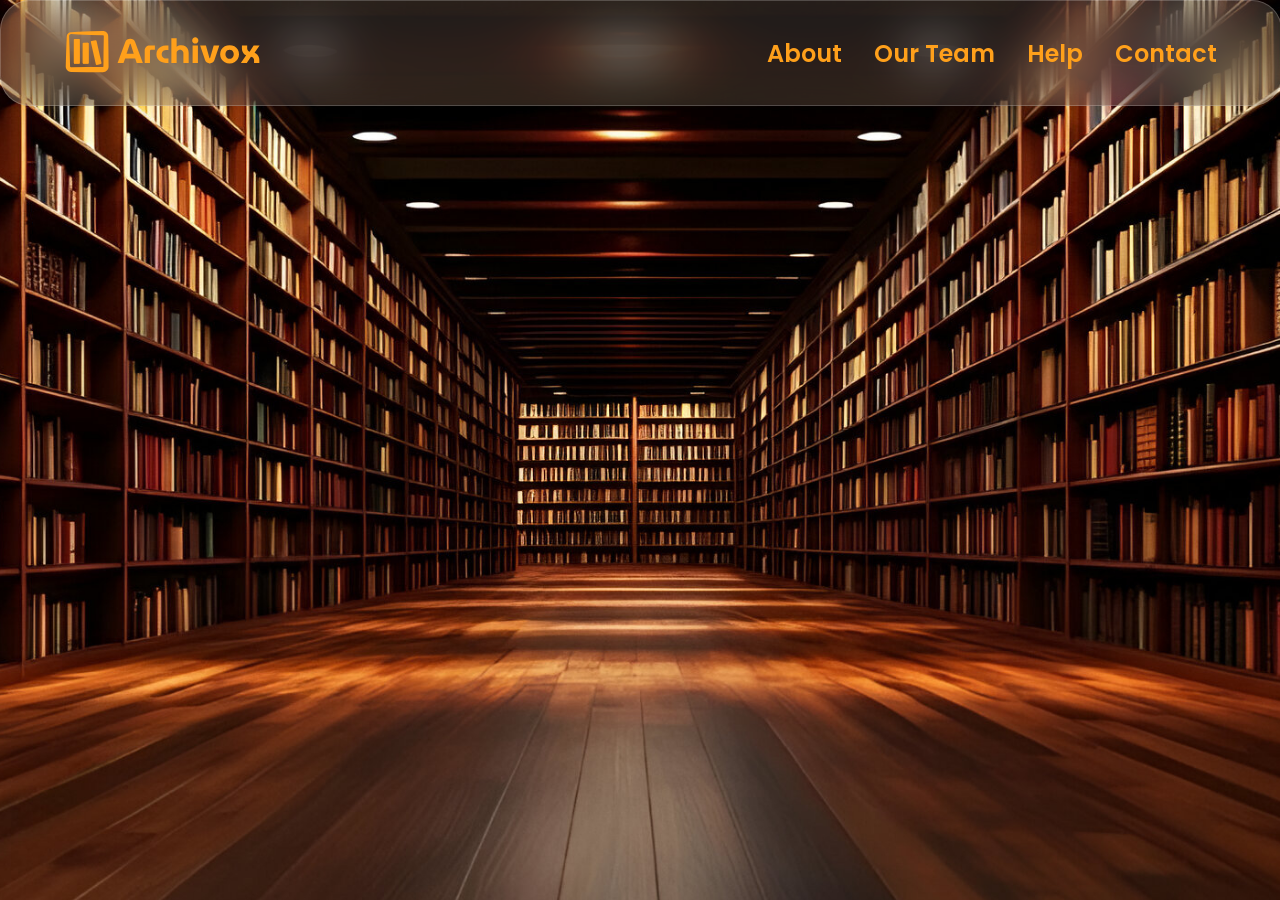
==== Code/index.html @ 7586e4e6 "Completed Navbar" ====
<!DOCTYPE html>
<html lang="en">
<head>
    <meta charset="UTF-8">
    <meta name="viewport" content="width=device-width, initial-scale=1.0">
    <title>Archivox - Home Page</title>
    <link rel="icon" href="/Assets/Logo_sym.svg">
    <link rel="stylesheet" href="style.css">
    <link rel="preconnect" href="https://fonts.googleapis.com">
<link rel="preconnect" href="https://fonts.gstatic.com" crossorigin>
<link href="https://fonts.googleapis.com/css2?family=Outfit:wght@100..900&family=Poppins:ital,wght@0,100;0,200;0,300;0,400;0,500;0,600;0,700;0,800;0,900;1,100;1,200;1,300;1,400;1,500;1,600;1,700;1,800;1,900&display=swap" rel="stylesheet">
</head>
<body>
    <div class="hero">
        <div class="gm-nav-bar">
            <div class="archivox-logo">
                <img src="/Assets/Archivox logo.svg" alt="Archivox">
            </div>
            <div class="nav-controls">
                <span class="individial-nav-controls">About</span>
                <span class="individial-nav-controls">Our Team</span>
                <span class="individial-nav-controls">Help</span>
                <span class="individial-nav-controls">Contact</span>
            </div>
        </div>
    </div>


    <script src="app.js"></script>
</body>
</html>
---- Code/style.css ----
*{
    margin: 0px;
    padding: 0px;
}
body{
    background-image: url(/Assets/Design\ -\ home-page.png);
}

/* Library image (background) */
.hero{
    height: 64rem;
    width: 100%;
    position: fixed;
    top: 0;
    z-index: -1;
    background-color: brown;
    background-image: url(/Assets/Books\ background.jpg);
    background-size: cover;
    background-position: center center; 
}

/* nav bar */
.gm-nav-bar{
    height: 6.5rem;
    width: 100%;
    background-color: rgba(255, 255, 255, 0.1);
    border-radius: 1.875rem;
    opacity: 1;
    border: 1px solid rgba(255, 255, 255, 0.2);
    backdrop-filter: blur(25px);
    position: fixed;
    top: 0;
    display: flex;
    align-items: center;
    justify-content: space-between;
}

.archivox-logo{
    padding-left: 4rem;
}

.nav-controls{
    font-family: "Poppins", sans-serif;
    font-weight: 600;
    font-size: 24px;
    color: #FFA01B;
    display: flex;
    align-items: center;
    padding-right: 4rem;
    gap: 2rem;
}
.individial-nav-controls{
    padd
}
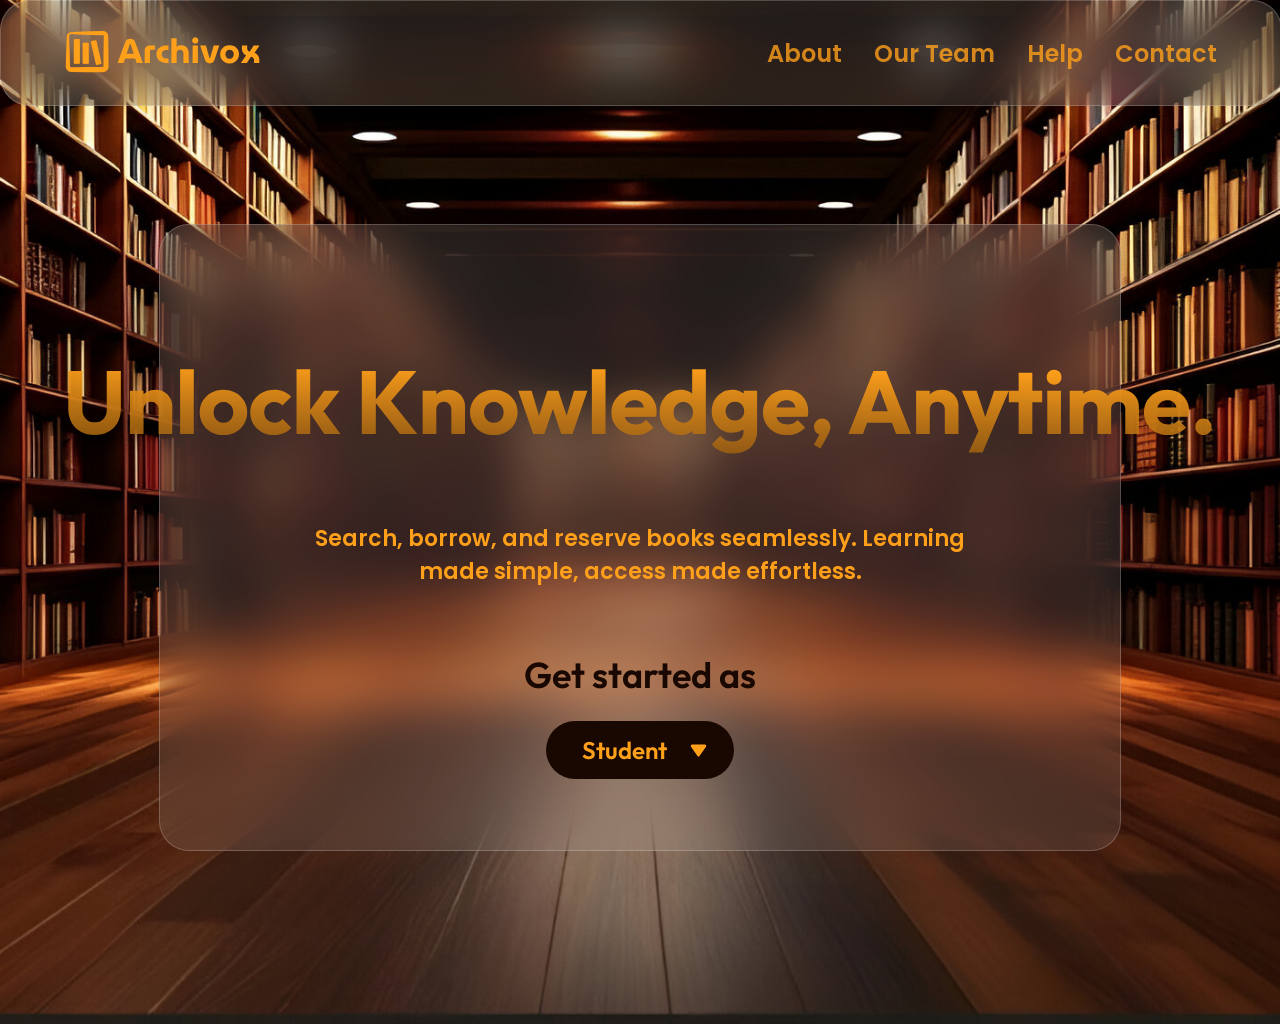
==== commit 87db9527: "Here section completed" ====
--- a/Code/index.html
+++ b/Code/index.html
@@ -11,7 +11,7 @@
 <link href="https://fonts.googleapis.com/css2?family=Outfit:wght@100..900&family=Poppins:ital,wght@0,100;0,200;0,300;0,400;0,500;0,600;0,700;0,800;0,900;1,100;1,200;1,300;1,400;1,500;1,600;1,700;1,800;1,900&display=swap" rel="stylesheet">
 </head>
 <body>
-    <div class="hero">
+    <div class="library-img-bg">
         <div class="gm-nav-bar">
             <div class="archivox-logo">
                 <img src="/Assets/Archivox logo.svg" alt="Archivox">
@@ -23,6 +23,24 @@
                 <span class="individial-nav-controls">Contact</span>
             </div>
         </div>
+        <div class="hero">
+            <div class="glassmorphism-bg">
+                <div class="hero-headline">
+                    <img src="/Assets/Unlock Knowledge, Anytime..svg" alt="">
+                </div>
+                <div class="hero-body">
+                    <div>Search, borrow, and reserve books seamlessly. Learning</div>
+                    <div>made simple, access made effortless.</div>
+                </div>
+                <div class="get-started">
+                    <div class="get-started-text">Get started as</div>
+                    <button class="std-drp-dn-btn">
+                        <div>Student</div>
+                        <img src="/Assets/Arrow_drop_down_big.svg" alt="">
+                    </button>
+                </div>
+            </div>
+        </div>
     </div>
 
 
--- a/Code/style.css
+++ b/Code/style.css
@@ -7,10 +7,9 @@
 }
 
 /* Library image (background) */
-.hero{
+.library-img-bg{
     height: 64rem;
     width: 100%;
-    position: fixed;
     top: 0;
     z-index: -1;
     background-color: brown;
@@ -33,10 +32,12 @@
     display: flex;
     align-items: center;
     justify-content: space-between;
+    z-index: 5;
 }
 
 .archivox-logo{
     padding-left: 4rem;
+    cursor: pointer;
 }
 
 .nav-controls{
@@ -50,5 +51,94 @@
     gap: 2rem;
 }
 .individial-nav-controls{
-    padd
+    cursor: pointer;
+    opacity: 0.8;
 }
+.individial-nav-controls:hover{
+    opacity: 1;
+    transform: scale(1.05);
+    transition: all 0.25s ease;
+}
+
+/* hero section */
+.hero{
+    display: flex;
+    align-items: center;
+    justify-content: center;
+}
+.glassmorphism-bg{
+    height: 625px;
+    width:75%;
+    background-color: rgba(255, 255, 255, 0.1);
+    margin-top: 14rem;
+    border-radius: 1.875rem;
+    opacity: 1;
+    border: 1px solid rgba(255, 255, 255, 0.2);
+    backdrop-filter: blur(25px);
+    display: flex;
+    flex-direction: column;
+    align-items: center;
+}
+.hero-headline{
+    margin-top: 9rem;
+}
+.hero-headline img{
+    height: 85px;
+}
+.hero-body{
+    font-family: "Poppins", sans-serif;
+    font-size: 22px;
+    font-weight: 600;
+    color: #FFA01B;
+    margin-top: 4rem;
+    display: flex;
+    flex-direction: column;
+    align-items: center;
+}
+.get-started{
+    display: flex;
+    flex-direction: column;
+    align-items: center;
+}
+.get-started-text{
+    font-family: "Outfit", sans-serif;
+    font-size: 36px;
+    font-weight: 600;
+    color: #190801;
+    margin-top: 4rem;
+}
+.std-drp-dn-btn{
+    margin-top: 1.5rem;
+    appearance: none;
+    padding: 0.5rem;
+    font-family: "Outfit", sans-serif;
+    font-size: 1.5rem;
+    font-weight: 600;
+    color: #FFA01B;
+    background-color: #190801;
+    width: 188px;
+    height: 58.3px;
+    border-radius: 30px;
+    border: none;
+    display: flex;
+    justify-content: center;
+    align-items: center;
+    cursor: pointer;
+}
+.std-drp-dn-btn div{
+    padding-left: 1rem;
+}
+.std-drp-dn-btn img{
+    padding-left: 1rem;
+    margin-top: 0.1rem;
+}
+
+.std-drp-dn-btn:hover{
+    border: 0.12rem solid #FFA01B;
+    transition: all 0.35s;
+}
+.std-drp-dn-btn img:hover{
+    transform: scale(1.1);
+    transition: all 0.35s;
+}
+
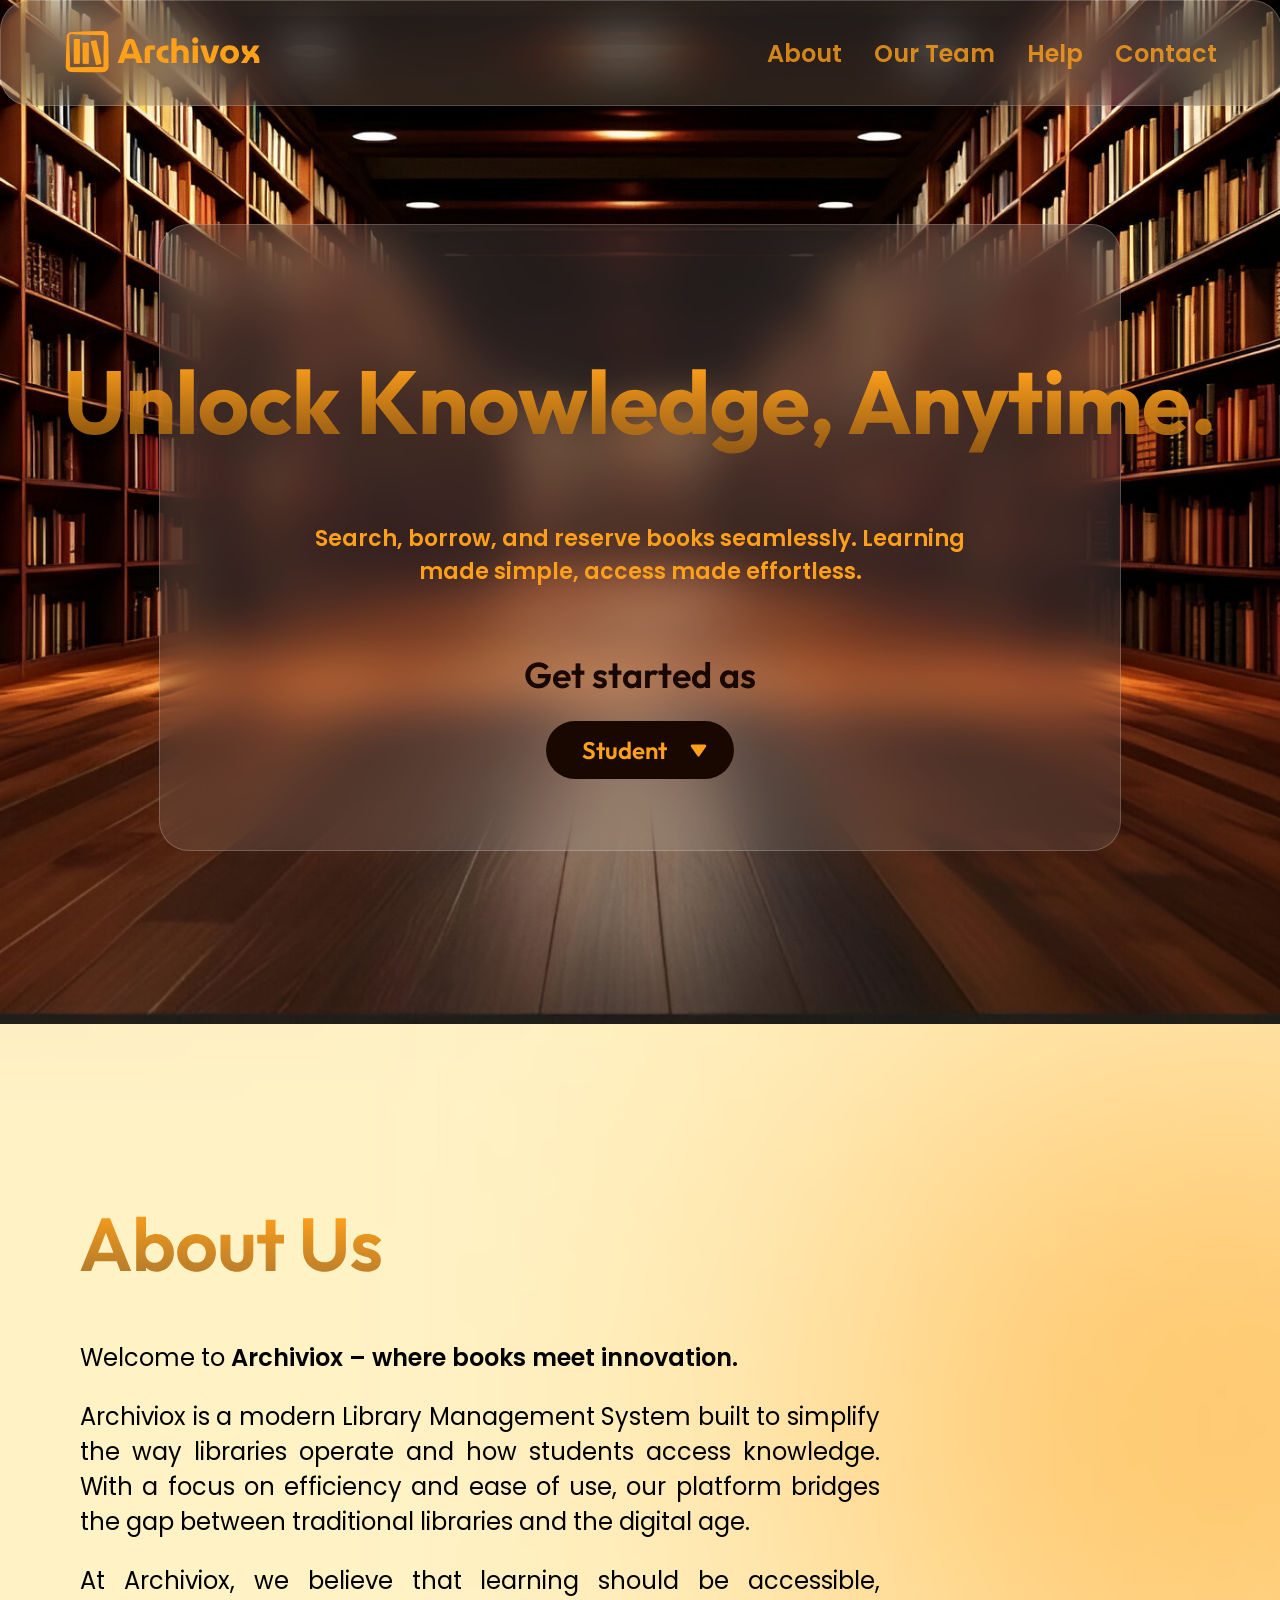
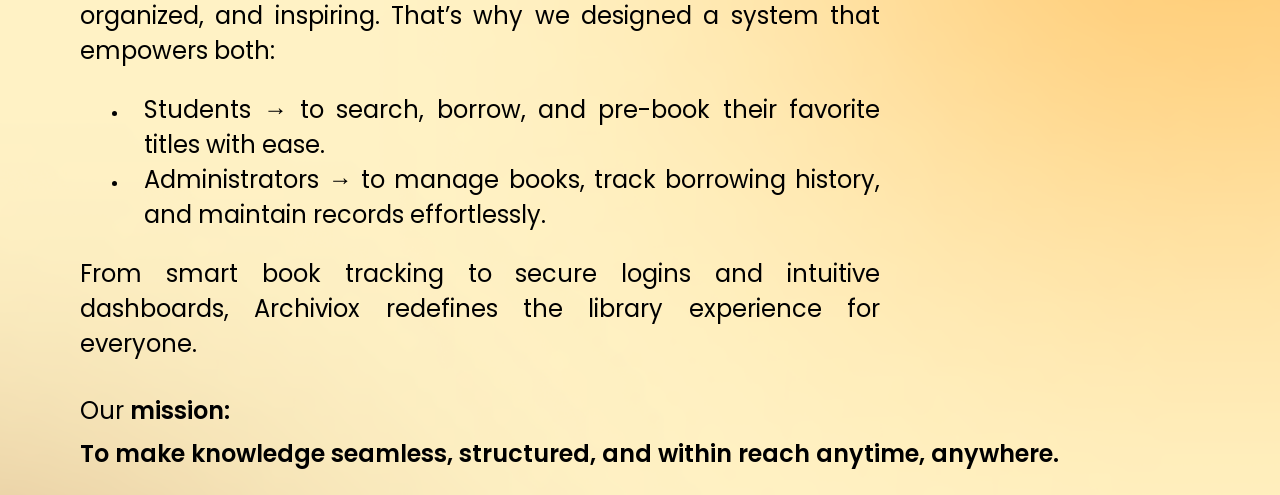
==== commit 7901d0ee: "Completed About Us" ====
--- a/Code/index.html
+++ b/Code/index.html
@@ -11,6 +11,8 @@
 <link href="https://fonts.googleapis.com/css2?family=Outfit:wght@100..900&family=Poppins:ital,wght@0,100;0,200;0,300;0,400;0,500;0,600;0,700;0,800;0,900;1,100;1,200;1,300;1,400;1,500;1,600;1,700;1,800;1,900&display=swap" rel="stylesheet">
 </head>
 <body>
+
+    <!-- Navbar and Hero -->
     <div class="library-img-bg">
         <div class="gm-nav-bar">
             <div class="archivox-logo">
@@ -43,6 +45,25 @@
         </div>
     </div>
 
+    <!-- About Us -->
+     <div class="about-us">
+        <img src="/Assets/About us.svg" alt="">
+        <div class="about-us-content">
+            <div>Welcome to <span>Archiviox – where books meet innovation.</span></div>
+            <div>Archiviox is a modern Library Management System built to simplify the way libraries operate and how students access knowledge. With a focus on efficiency and ease of use, our platform bridges the gap between traditional libraries and the digital age.</div>
+            <div>At Archiviox, we believe that learning should be accessible, organized, and inspiring. That’s why we designed a system that empowers both:</div>
+            <ul>
+                <li><div class="about-us-content-points" id="pt1">Students → to search, borrow, and pre-book their favorite titles with ease.</div></li>
+                <li><div class="about-us-content-points">Administrators → to manage books, track borrowing history, and maintain records effortlessly.</li></div>
+            </ul>
+            <div class="about-us-content-text">From smart book tracking to secure logins and intuitive dashboards, Archiviox redefines the library experience for everyone.</div>
+        </div>
+        <div class="about-us-mission">
+            <div class="about-us-mission-txt1">Our <span>mission:</span></div>
+            <div class="about-us-mission-txt2">To make knowledge seamless, structured, and within reach anytime, anywhere.</div>
+        </div>
+     </div>
+
 
     <script src="app.js"></script>
 </body>
--- a/Code/style.css
+++ b/Code/style.css
@@ -4,6 +4,8 @@
 }
 body{
     background-image: url(/Assets/Design\ -\ home-page.png);
+    background-size: cover;
+    background-position: center center;
 }
 
 /* Library image (background) */
@@ -142,3 +144,64 @@
     transition: all 0.35s;
 }
 
+/* About Us */
+.about-us{
+
+}
+.about-us img{
+    margin: 12rem 4rem 4rem 5rem;
+}
+.about-us-content{
+    margin-left: 5rem;
+    width: 800px;
+    text-align: justify;
+}
+.about-us-content div{
+    margin-bottom: 1.5rem;
+    font-family: "Poppins", sans-serif;
+    font-size: 24px;
+    font-weight: 400;
+}
+.about-us-content div span{
+    font-weight: 600;
+}
+#pt1{
+    margin-bottom: 0px;
+}
+.about-us-content-points{
+}
+.about-us-content-text{
+    margin-left: 5rem;
+    width: 800px;
+    text-align: justify;
+    margin-bottom: 1.5rem;
+    font-family: "Poppins", sans-serif;
+    font-size: 24px;
+    font-weight: 400;
+}
+.about-us-content ul{
+    margin-left: 3rem;
+}
+.about-us-content ul li div{
+    margin-left: 1rem;
+}
+.about-us-mission{
+    margin-left: 5rem;
+    /* width: 800px; */
+    text-align: left;
+    margin-bottom: 1.5rem;
+    font-family: "Poppins", sans-serif;
+    font-size: 24px;
+    font-weight: 400;
+}
+.about-us-mission span{
+    font-weight: 600;
+}
+.about-us-mission-txt1{
+    margin-bottom: 0.5rem;
+    margin-top: 2rem;
+}
+.about-us-mission-txt2{
+    font-weight: 600;
+}
+
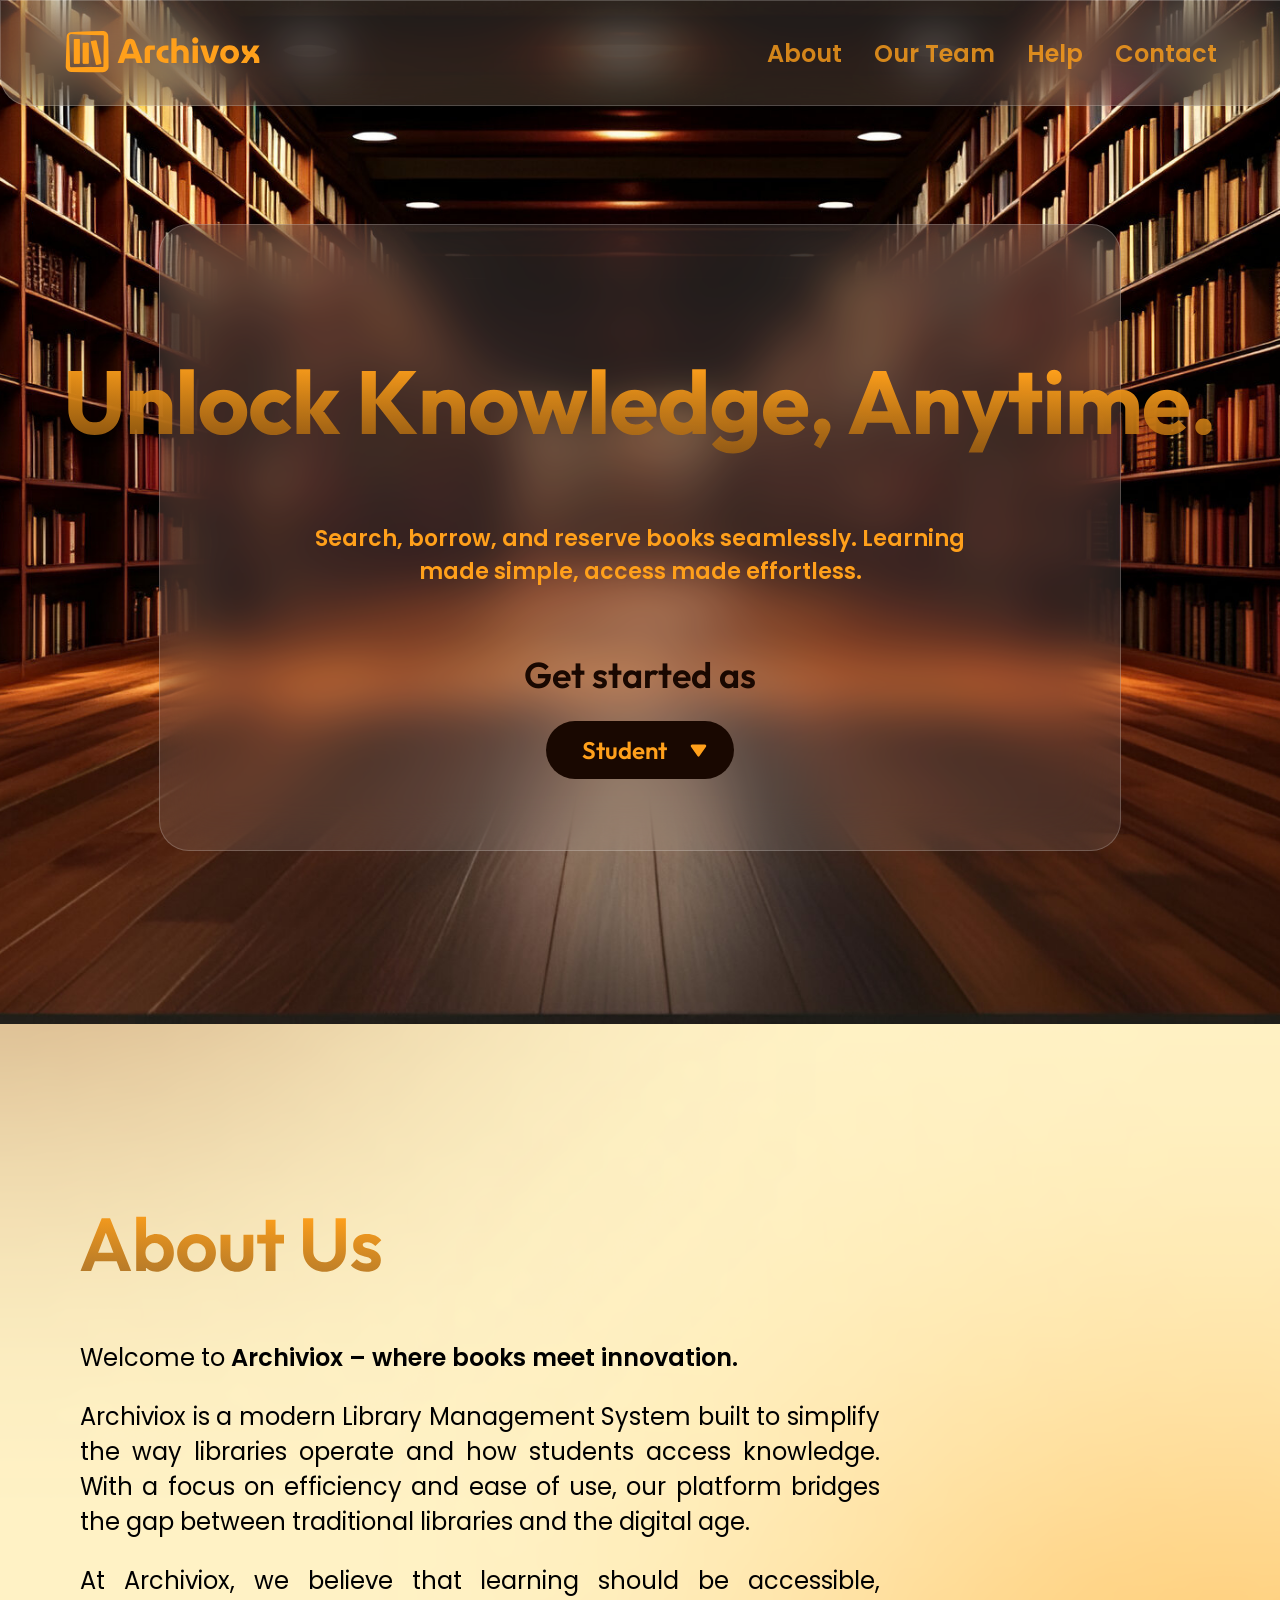
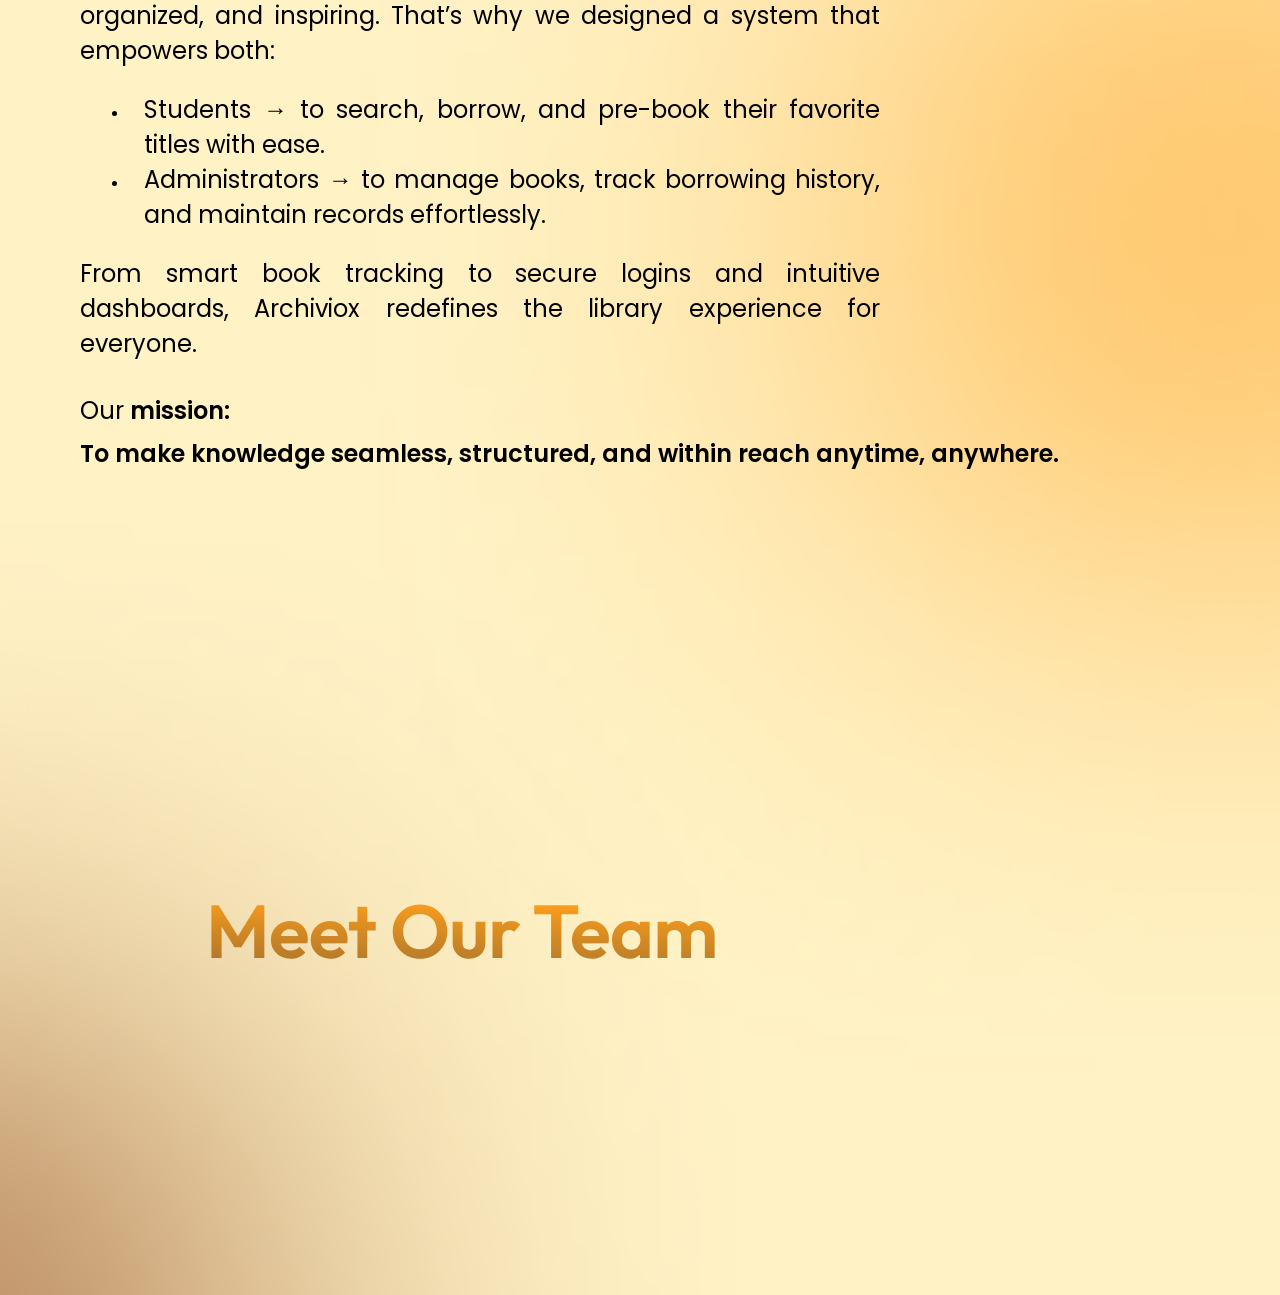
==== commit 7b7d141d: "Added new codes" ====
--- a/Code/index.html
+++ b/Code/index.html
@@ -64,6 +64,18 @@
         </div>
      </div>
 
+     <!-- Meet our team -->
+      <div class="meet-our-team">
+        <img src="/Assets/Meet Our team.svg" alt="">
+        <div class="team-member-cards">
+            <div class="card">
+                <div class="photo-section"></div>
+                <div class="details-section"></div>
+            </div>
+        </div>
+      </div>
+
+
 
     <script src="app.js"></script>
 </body>
--- a/Code/style.css
+++ b/Code/style.css
@@ -26,6 +26,8 @@
     width: 100%;
     background-color: rgba(255, 255, 255, 0.1);
     border-radius: 1.875rem;
+    border-top-left-radius: 0;
+    border-top-right-radius: 0;
     opacity: 1;
     border: 1px solid rgba(255, 255, 255, 0.2);
     backdrop-filter: blur(25px);
@@ -71,11 +73,11 @@
 .glassmorphism-bg{
     height: 625px;
     width:75%;
-    background-color: rgba(255, 255, 255, 0.1);
+    background-color: rgba(255, 255, 255,0.1);
     margin-top: 14rem;
     border-radius: 1.875rem;
     opacity: 1;
-    border: 1px solid rgba(255, 255, 255, 0.2);
+    border: 1px solid rgba(255, 255, 255,0.2);
     backdrop-filter: blur(25px);
     display: flex;
     flex-direction: column;
@@ -205,3 +207,17 @@
     font-weight: 600;
 }
 
+/* Meet our team*/
+.meet-our-team{
+    margin: 10rem 4rem 4rem 5rem;
+    display: flex;
+    align-items: center;
+    justify-content: center;
+
+}
+
+.card{
+    width: 370px;
+    height: 600px;
+    /* background-color: #190801; */
+}
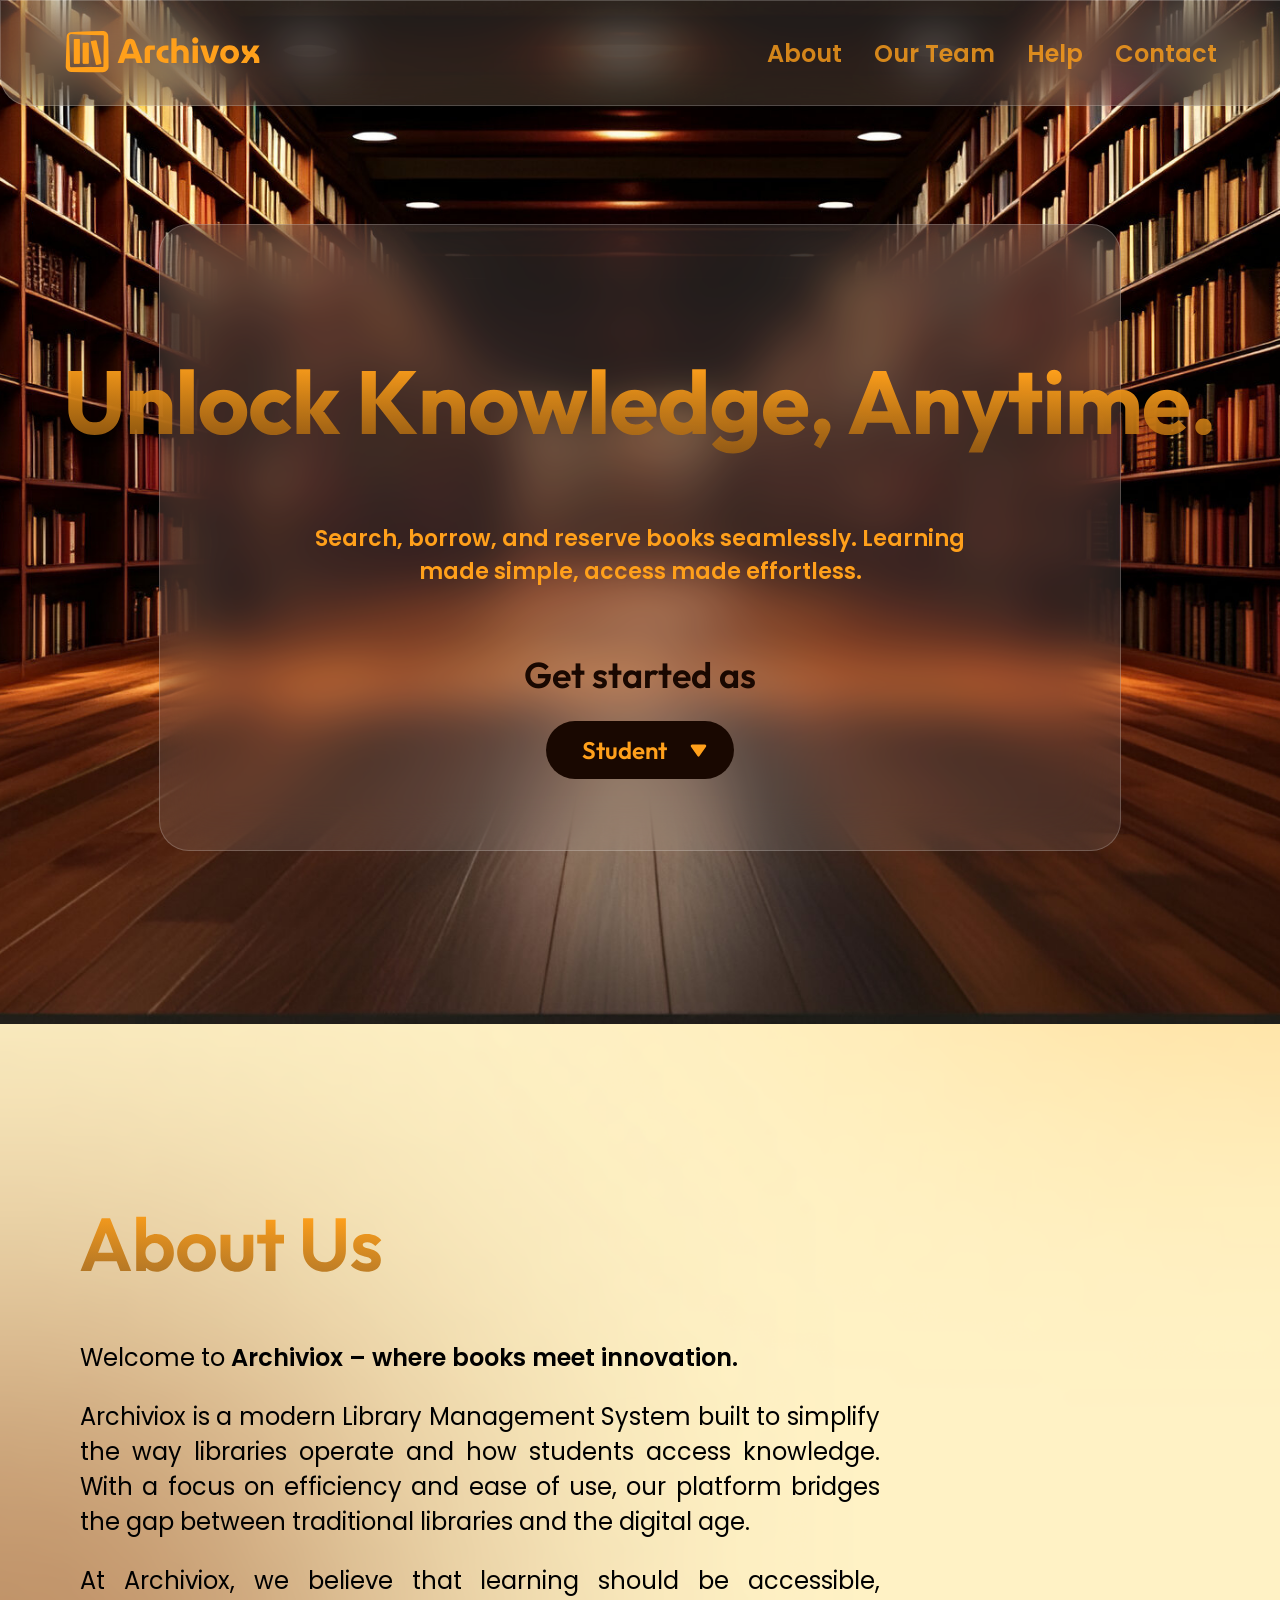
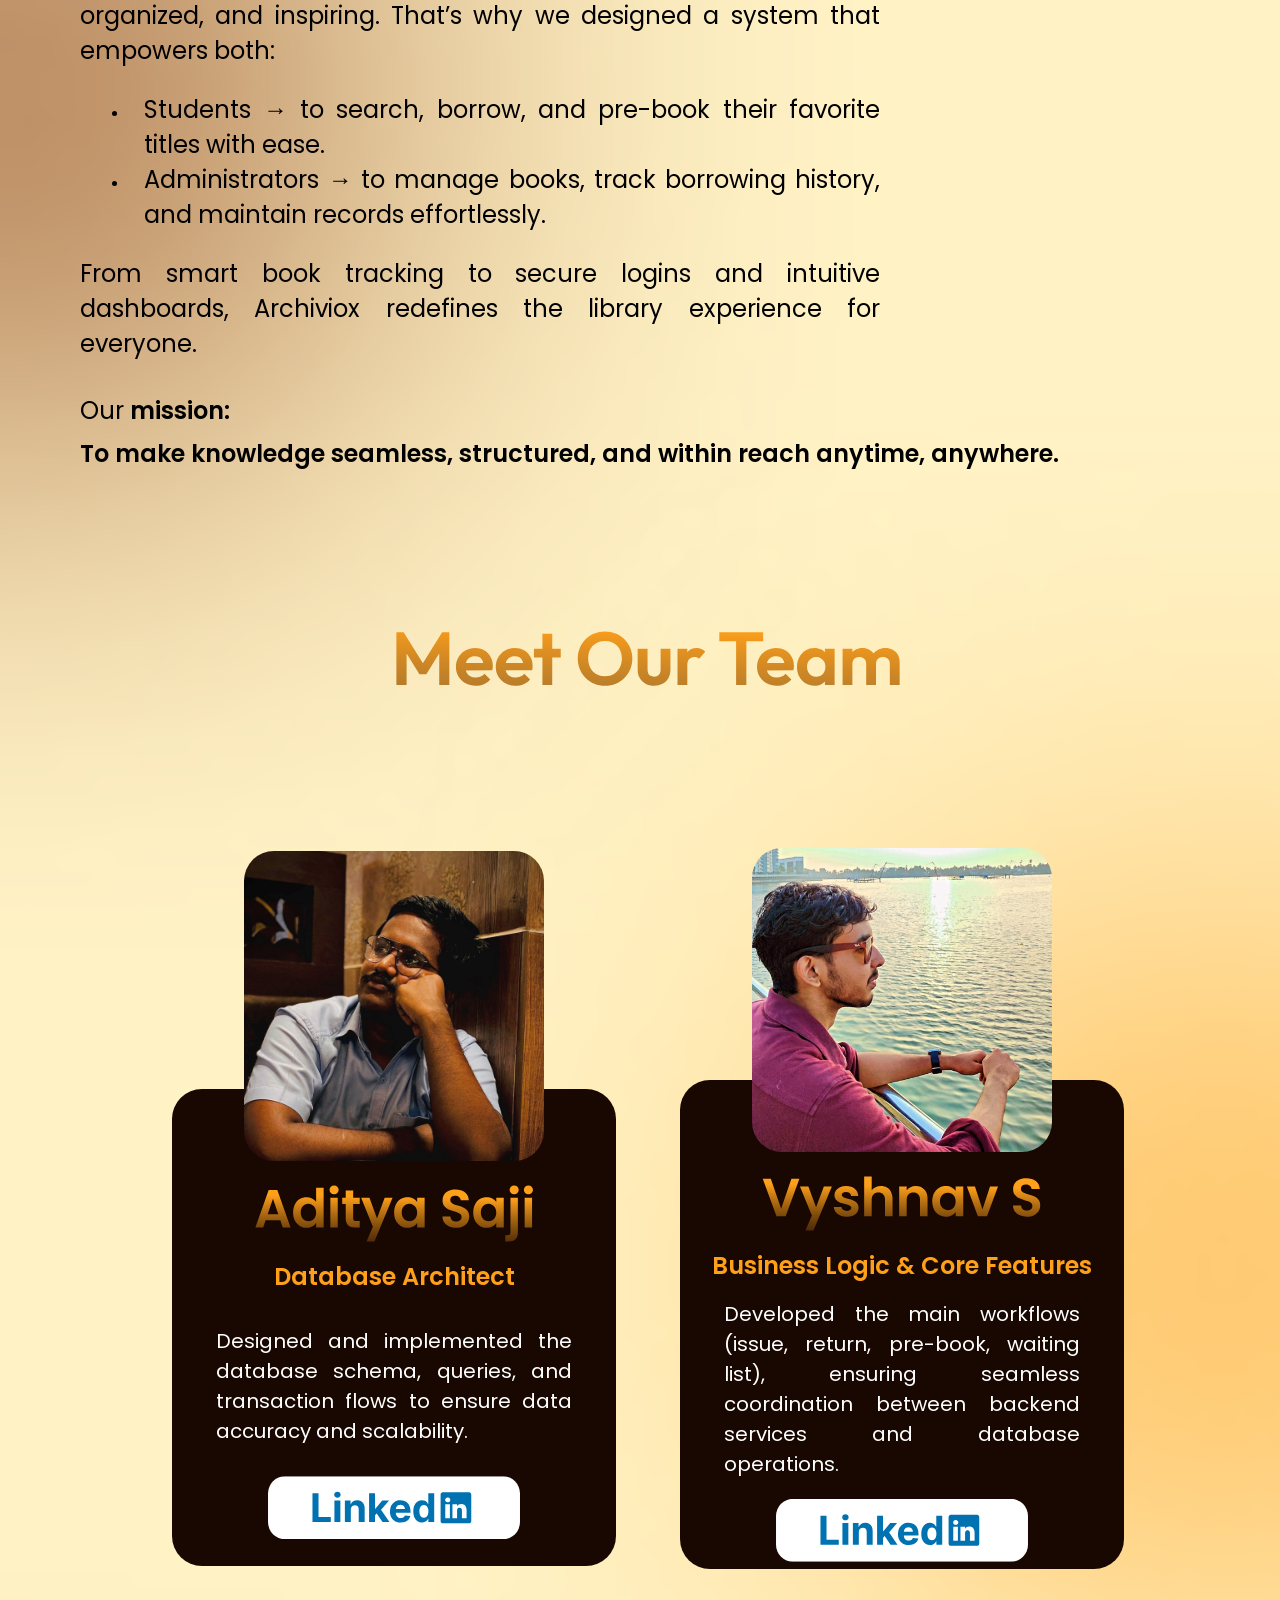
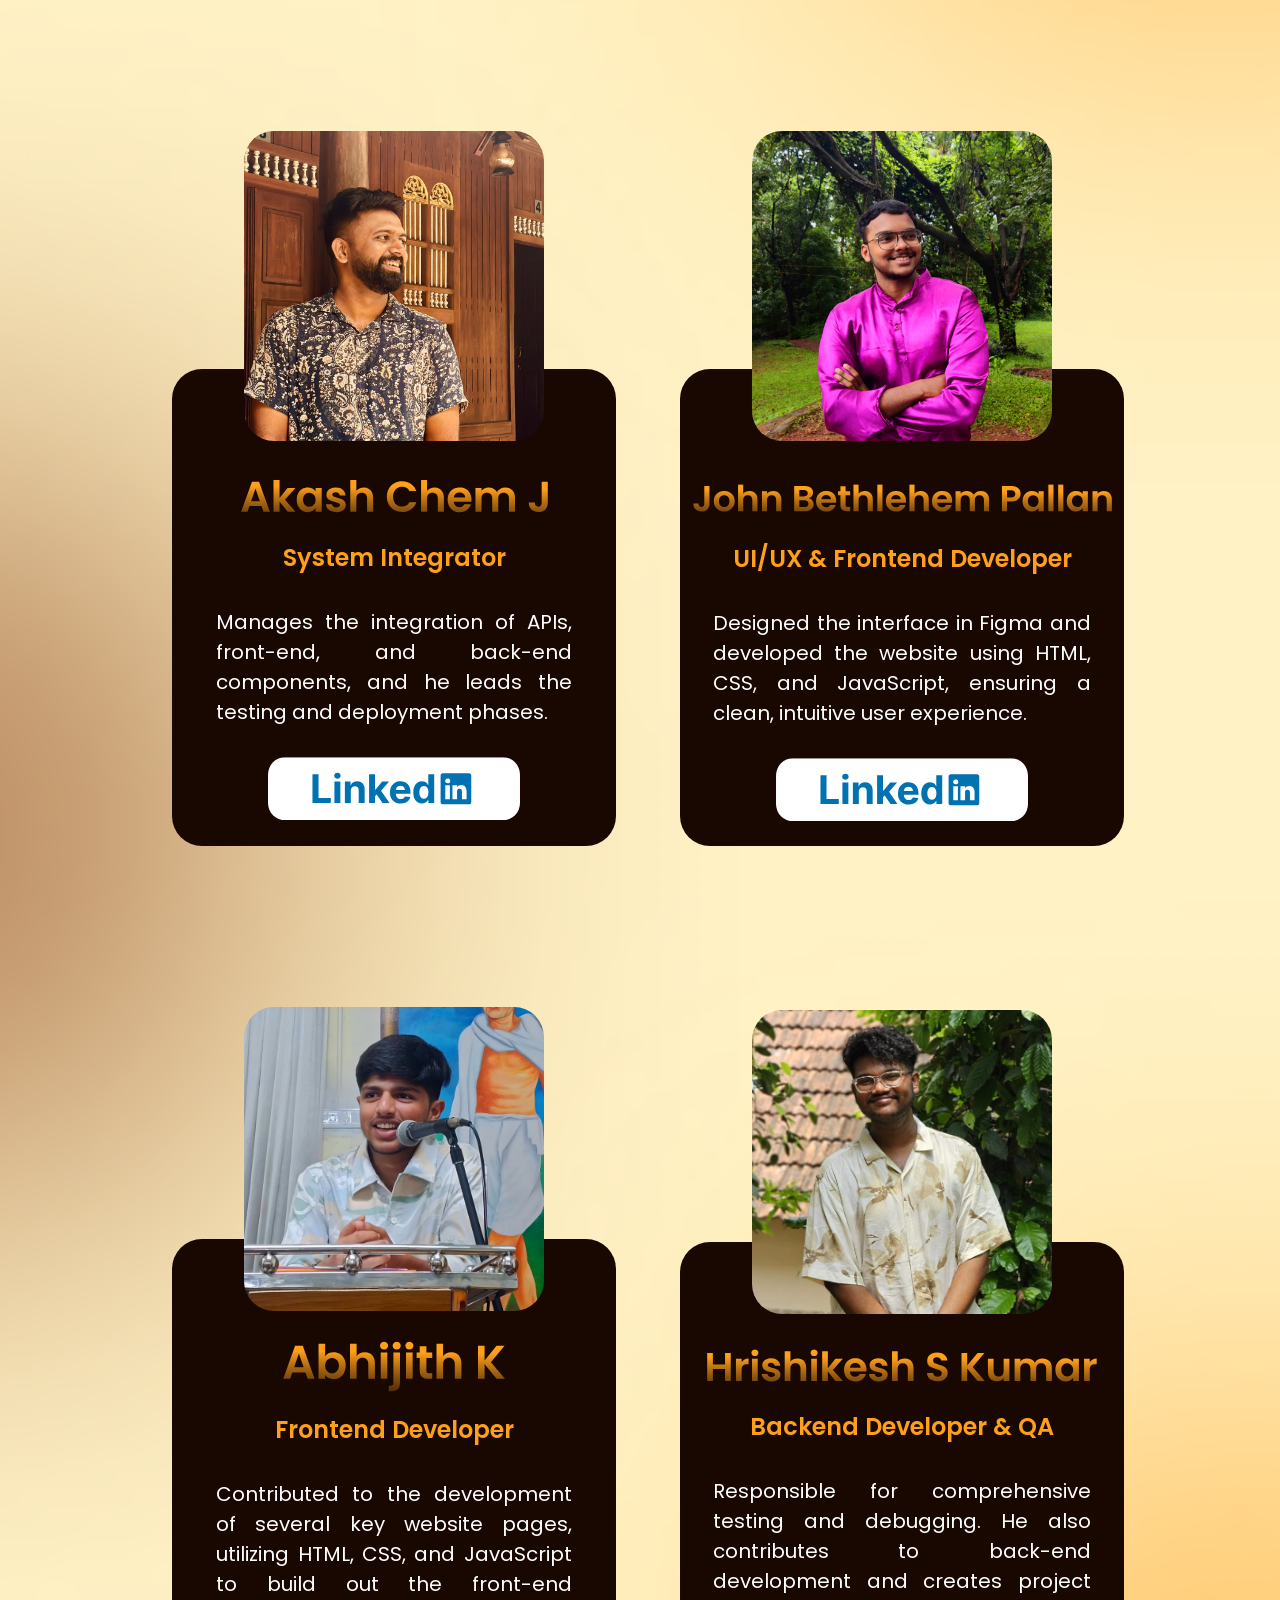
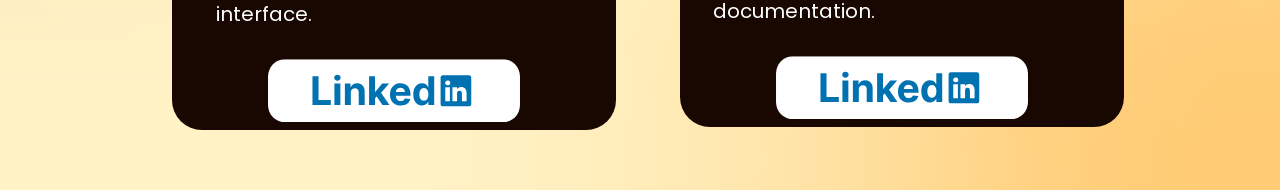
==== commit bc9cc39c: "Meet our Team - completed" ====
--- a/Code/index.html
+++ b/Code/index.html
@@ -68,10 +68,97 @@
       <div class="meet-our-team">
         <img src="/Assets/Meet Our team.svg" alt="">
         <div class="team-member-cards">
+            <!-- Aditiya saji - card -->
             <div class="card">
-                <div class="photo-section"></div>
-                <div class="details-section"></div>
+                <div class="photo-section">
+                    <img src="/Assets/Saji-img.jpg" alt="">
+                </div>
+                <div class="details-section">
+                    <img src="/Assets/Aditya Saji.svg" alt="">
+                    <div class="details-section-sub-heading">Database Architect</div>
+                    <div class="details-section-content">Designed and implemented the database schema, queries, and transaction flows to ensure data accuracy and scalability.</div>
+                    <div class="linkedin-btn">
+                        <img src="/Assets/LinkedIn button.svg" alt="">
+                    </div>
+                </div>
             </div>
+
+            <!-- Vyshnav - card -->
+            <div class="card">
+                <div class="photo-section">
+                    <img src="/Assets/vyshnav-img.jpg" alt="">
+                </div>
+                <div class="details-section">
+                    <img src="/Assets/Vyshnav S.svg" alt="">
+                    <div class="details-section-sub-heading">Business Logic & Core Features</div>
+                    <div class="details-section-content" id="vyshnav-content">Developed the main workflows (issue, return, pre-book, waiting list), ensuring seamless coordination between backend services and database operations.</div>
+                    <div class="linkedin-btn">
+                        <img id="vyshnav-linkedin" src="/Assets/LinkedIn button.svg" alt="">
+                    </div>
+                </div>
+            </div>
+            
+            <!-- Akash - card -->
+            <div class="card">
+                <div class="photo-section">
+                    <img src="/Assets/akash-img-.jpg" alt="">
+                </div>
+                <div class="details-section">
+                    <img src="/Assets/Akash Chem J.svg" id="akash-name" alt="">
+                    <div class="details-section-sub-heading">System Integrator</div>
+                    <div class="details-section-content">Manages the integration of APIs, front-end, and back-end components, and he leads the testing and deployment phases.</div>
+                    <div class="linkedin-btn">
+                        <img src="/Assets/LinkedIn button.svg" alt="">
+                    </div>
+                </div>
+            </div>
+
+            
+            <!-- John Bethlehem - card -->
+            <div class="card">
+                <div class="photo-section">
+                    <img src="/Assets/john-img-.jpg" alt="">
+                </div>
+                <div class="details-section">
+                    <img src="/Assets/John Bethlehem Pallan.svg" id="john-name" alt="">
+                    <div class="details-section-sub-heading">UI/UX & Frontend Developer</div>
+                    <div class="details-section-content" id="john-content">Designed the interface in Figma and developed the website using HTML, CSS, and JavaScript, ensuring a clean, intuitive user experience.</div>
+                    <div class="linkedin-btn">
+                        <img src="/Assets/LinkedIn button.svg" id="john-linkedin" alt="">
+                    </div>
+                </div>
+            </div>
+            
+            <!-- Abhijith - card -->
+            <div class="card">
+                <div class="photo-section">
+                    <img src="/Assets/abhijith-img-.jpg" alt="">
+                </div>
+                <div class="details-section">
+                    <img src="/Assets/Abhijith K.svg" id="abhijith-name" alt="">
+                    <div class="details-section-sub-heading">Frontend Developer</div>
+                    <div class="details-section-content">Contributed to the development of several key website pages, utilizing HTML, CSS, and JavaScript to build out the front-end interface.</div>
+                    <div class="linkedin-btn">
+                        <img src="/Assets/LinkedIn button.svg" alt="">
+                    </div>
+                </div>
+            </div>
+            
+            <!-- Hrishikesh - card -->
+            <div class="card">
+                <div class="photo-section">
+                    <img src="/Assets/Hrishikesh-img-2.jpg" alt="">
+                </div>
+                <div class="details-section">
+                    <img src="/Assets/Hrishikesh S Kumar.svg" id="hrishikesh-name" alt="">
+                    <div class="details-section-sub-heading">Backend Developer & QA</div>
+                    <div class="details-section-content" id="john-content">Responsible for comprehensive testing and debugging. He also contributes to back-end development and creates project documentation.</div>
+                    <div class="linkedin-btn">
+                        <img src="/Assets/LinkedIn button.svg" alt="">
+                    </div>
+                </div>
+            </div>
+            
         </div>
       </div>
 
--- a/Code/style.css
+++ b/Code/style.css
@@ -36,12 +36,16 @@
     display: flex;
     align-items: center;
     justify-content: space-between;
-    z-index: 5;
+    z-index: 50;
 }
 
 .archivox-logo{
     padding-left: 4rem;
     cursor: pointer;
+    transition: all 0.25s ease;
+}
+.archivox-logo:hover{
+    transform: scale(1.05);
 }
 
 .nav-controls{
@@ -128,6 +132,8 @@
     justify-content: center;
     align-items: center;
     cursor: pointer;
+    border: 0.25rem solid transparent;
+    transition: all 0.35s ease;
 }
 .std-drp-dn-btn div{
     padding-left: 1rem;
@@ -138,12 +144,11 @@
 }
 
 .std-drp-dn-btn:hover{
-    border: 0.12rem solid #FFA01B;
-    transition: all 0.35s;
+    border: 0.25rem solid #FFA01B;
 }
 .std-drp-dn-btn img:hover{
     transform: scale(1.1);
-    transition: all 0.35s;
+    transition: all 0.15s;
 }
 
 /* About Us */
@@ -213,11 +218,128 @@
     display: flex;
     align-items: center;
     justify-content: center;
-
+    flex-direction: column;
+
+}
+
+.team-member-cards{
+    display: flex;
+    align-items: flex-start;
+    justify-content: center;
+    gap: 4rem;
+    flex-wrap: wrap;
+    row-gap: 0rem;
 }
 
 .card{
-    width: 370px;
-    height: 600px;
-    /* background-color: #190801; */
-}
+    width: 444px; 
+    height: 720px; 
+    margin-top: 10rem;
+    display: flex;
+    flex-direction: column;
+    justify-content: center;
+    align-items: center;
+    transition: all 0.35s ease-in-out;
+}
+
+.photo-section{
+    width: 300px; 
+    height: 324px; 
+    margin-bottom: -4.8rem; 
+    z-index: 10;
+    border-radius: 30px;
+    border: 0.35rem solid transparent;
+    transition: all 0.15s ease-in-out;
+    
+}
+.card:hover .photo-section{
+    border: 0.35rem solid #FFA01B;
+
+}
+
+.details-section{
+    width: 444px; 
+    height: 498px;
+    background-color: #190801;
+    border-radius: 30px;
+    display: flex;
+    flex-direction: column;
+}
+
+.photo-section img{
+    width: 100%;
+    height: 100%;
+    object-fit: cover;
+    border-radius: 30px;
+}
+
+.details-section img{
+    margin-top: 6rem;
+    width: 280px; 
+    align-self: center;
+}
+.details-section-sub-heading{
+    font-size: 24px;
+    font-weight: 600;
+    font-family: "Poppins", sans-serif;
+    color: #FFA01B;
+    align-self: center;
+    margin-top: 1rem;
+}
+.details-section-content{
+    font-size: 20px;
+    font-weight: 400;
+    font-family: "Poppins", sans-serif;
+    color: white;
+    align-self: center;
+    text-align: justify;
+    -webkit-hyphens: auto; 
+    -ms-hyphens: auto;     
+    hyphens: auto;
+    width: 80%;
+    margin-top: 2rem;
+}
+.linkedin-btn{
+    align-self: center;
+    transform: scale(0.9);
+}
+.linkedin-btn img{
+    margin-top: 1.75rem;
+    transition: all 0.25s ease-in-out;
+    cursor: pointer;
+}
+.linkedin-btn img:hover {
+    transform: scale(1.05);
+}
+#vyshnav-content{
+    margin-top: 1rem;
+}
+#vyshnav-linkedin{
+    margin-top: 1.06rem;
+}
+#hrishikesh-name{
+    transform: scale(1.4);
+    margin-top: 7rem;
+    margin-bottom: 0.9rem;
+}
+#john-name{
+    transform: scale(1.5);
+    margin-top: 7.5rem;
+    margin-bottom: 1rem;
+}
+#john-content{
+    /* margin-top: 1rem; */
+    width: 85%;
+}
+#john-linkedin{
+    /* margin-top: 1.75rem; */
+}
+#abhijith-name{
+    transform: scale(0.8);
+    margin-bottom: -0.2rem;
+}
+#akash-name{
+    margin-top: 7rem;
+    transform: scale(1.1);
+    margin-bottom: 0.7rem;
+}
